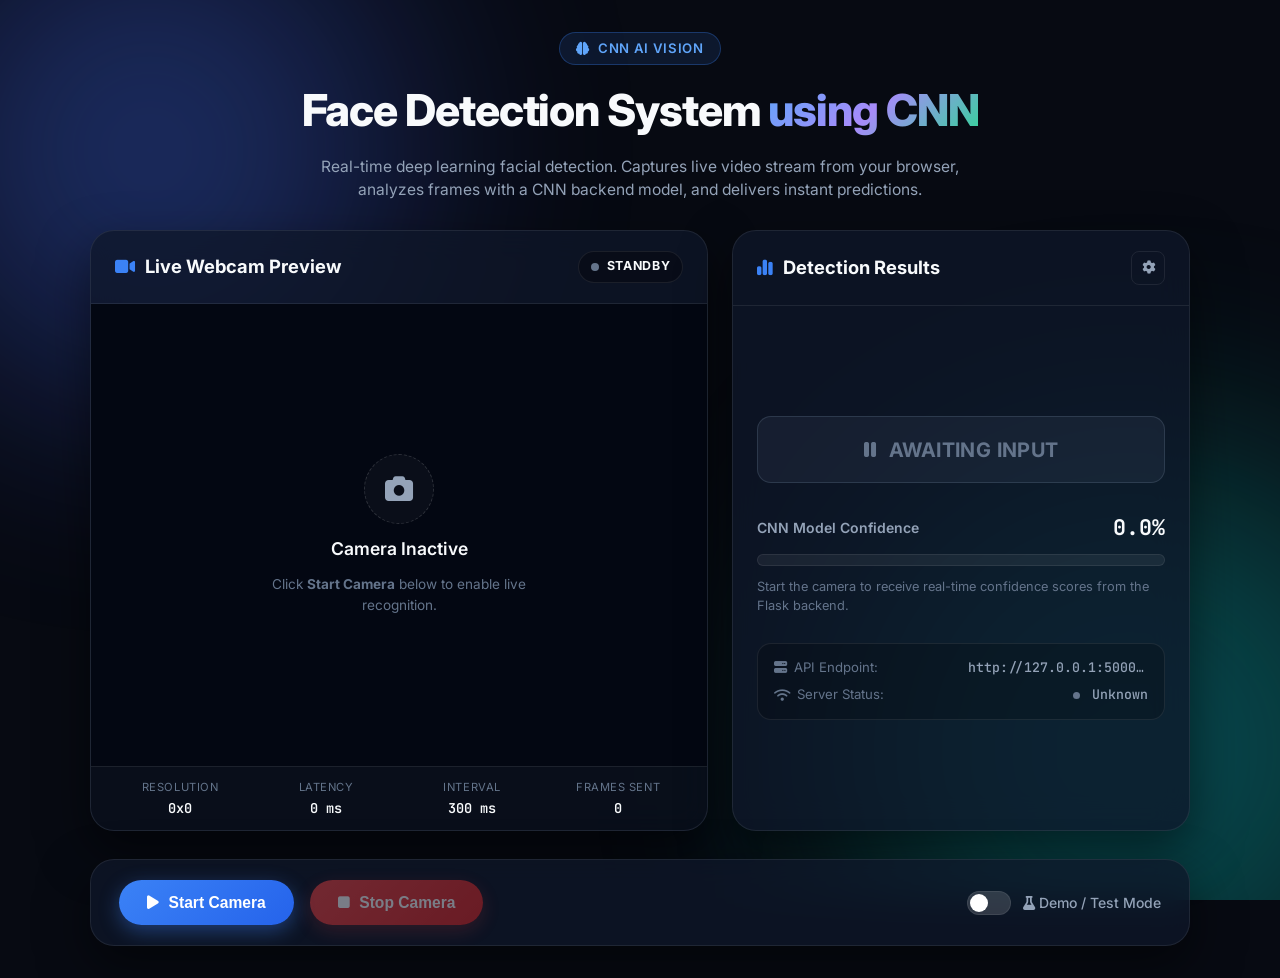
==== index.html @ e2e8710e "Initial commit" ====
<!DOCTYPE html>
<html lang="en">
<head>
    <meta charset="UTF-8">
    <meta name="viewport" content="width=device-width, initial-scale=1.0">
    <meta name="description" content="Real-time Face Detection System powered by a CNN Deep Learning Model and Python Flask API. Responsive, fast, and modern web application.">
    <title>Face Detection System using CNN</title>
    
    <!-- Google Fonts -->
    <link rel="preconnect" href="https://fonts.googleapis.com">
    <link rel="preconnect" href="https://fonts.gstatic.com" crossorigin>
    <link href="https://fonts.googleapis.com/css2?family=Inter:wght@300;400;500;600;700;800&family=JetBrains+Mono:wght@400;600&display=swap" rel="stylesheet">
    
    <!-- FontAwesome Icons for clean UI elements -->
    <link rel="stylesheet" href="https://cdnjs.cloudflare.com/ajax/libs/font-awesome/6.4.0/css/all.min.css" integrity="sha512-iecdLmaskl7CVkqkXNQ/ZH/XLlvWZOJyj7Yy7tcenmpD1ypASozpmT/E0iPtmFIB46ZmdtAc9eNBvH0H/ZpiBw==" crossorigin="anonymous" referrerpolicy="no-referrer" />

    <link rel="stylesheet" href="style.css">
</head>
<body>
    <div class="app-background">
        <div class="glow-sphere sphere-1"></div>
        <div class="glow-sphere sphere-2"></div>
    </div>

    <div class="main-container">
        <!-- Header Section -->
        <header class="app-header">
            <div class="header-badge">
                <i class="fa-solid fa-brain"></i>
                <span>CNN AI Vision</span>
            </div>
            <h1 class="app-title">Face Detection System <span class="gradient-text">using CNN</span></h1>
            <p class="app-description">
                Real-time deep learning facial detection. Captures live video stream from your browser, analyzes frames with a CNN backend model, and delivers instant predictions.
            </p>
        </header>

        <!-- Notification / Error Banner -->
        <div id="errorBanner" class="error-banner hidden" role="alert">
            <div class="error-content">
                <i id="errorIcon" class="fa-solid fa-triangle-exclamation"></i>
                <span id="errorMessage">Camera access error occurred.</span>
            </div>
            <button id="closeErrorBtn" class="icon-btn-sm" aria-label="Close message">
                <i class="fa-solid fa-xmark"></i>
            </button>
        </div>

        <!-- Dashboard Grid Layout -->
        <main class="dashboard-grid">
            
            <!-- Left Panel: Webcam Stream -->
            <section class="card webcam-card">
                <div class="card-header">
                    <div class="card-title">
                        <i class="fa-solid fa-video"></i>
                        <h2>Live Webcam Preview</h2>
                    </div>
                    <div class="live-indicator-wrap" id="liveIndicatorWrap">
                        <span class="pulse-dot grey" id="statusDot"></span>
                        <span class="live-text" id="liveText">STANDBY</span>
                    </div>
                </div>

                <div class="webcam-viewport-wrapper">
                    <!-- Target Overlay Box & Grid -->
                    <div class="viewport-overlay" id="viewportOverlay">
                        <div class="scan-grid"></div>
                        <div class="face-target-box" id="targetBox">
                            <div class="corner top-left"></div>
                            <div class="corner top-right"></div>
                            <div class="corner bottom-left"></div>
                            <div class="corner bottom-right"></div>
                        </div>
                        <div class="scan-line" id="scanLine"></div>
                    </div>

                    <!-- Placeholder UI when camera is off -->
                    <div class="webcam-placeholder" id="webcamPlaceholder">
                        <div class="placeholder-icon-wrap">
                            <i class="fa-solid fa-camera"></i>
                        </div>
                        <p class="placeholder-title">Camera Inactive</p>
                        <p class="placeholder-sub">Click <strong>Start Camera</strong> below to enable live recognition.</p>
                    </div>

                    <!-- Live Video Element -->
                    <video id="webcamVideo" autoplay playsinline muted class="webcam-video hidden"></video>

                    <!-- Hidden Canvas for Frame Capture -->
                    <canvas id="frameCanvas" class="hidden-canvas"></canvas>

                    <!-- Processing Overlay Spinner -->
                    <div class="api-loading-overlay hidden" id="apiLoadingOverlay">
                        <div class="spinner"></div>
                        <span>Analyzing frame...</span>
                    </div>
                </div>

                <!-- Stream Control Stats Bar -->
                <div class="viewport-stats-bar">
                    <div class="stat-item">
                        <span class="stat-label">Resolution</span>
                        <span class="stat-value" id="resVal">0x0</span>
                    </div>
                    <div class="stat-item">
                        <span class="stat-label">Latency</span>
                        <span class="stat-value" id="latencyVal">0 ms</span>
                    </div>
                    <div class="stat-item">
                        <span class="stat-label">Interval</span>
                        <span class="stat-value">300 ms</span>
                    </div>
                    <div class="stat-item">
                        <span class="stat-label">Frames Sent</span>
                        <span class="stat-value" id="frameCountVal">0</span>
                    </div>
                </div>
            </section>

            <!-- Right Panel: Status & Confidence Score -->
            <section class="card status-card">
                <div class="card-header">
                    <div class="card-title">
                        <i class="fa-solid fa-chart-simple"></i>
                        <h2>Detection Results</h2>
                    </div>
                    <button class="settings-toggle-btn" id="settingsToggleBtn" title="Configure API Settings">
                        <i class="fa-solid fa-gear"></i>
                    </button>
                </div>

                <div class="status-content-body">
                    <!-- Status Badge Container -->
                    <div class="status-badge-container">
                        <span class="status-badge standby" id="detectionBadge">
                            <i class="fa-solid fa-circle-notch fa-spin hidden" id="badgeSpinner"></i>
                            <i class="fa-solid fa-pause" id="badgeIcon"></i>
                            <span id="badgeText">Awaiting Input</span>
                        </span>
                    </div>

                    <!-- Confidence Meter Ring / Bar -->
                    <div class="confidence-section">
                        <div class="confidence-header">
                            <span class="confidence-title">CNN Model Confidence</span>
                            <span class="confidence-percent" id="confidenceValue">0.0%</span>
                        </div>
                        <div class="progress-bar-bg">
                            <div class="progress-bar-fill" id="confidenceBar" style="width: 0%;"></div>
                        </div>
                        <p class="confidence-hint" id="confidenceHint">
                            Start the camera to receive real-time confidence scores from the Flask backend.
                        </p>
                    </div>

                    <!-- Server Connection Details Box -->
                    <div class="info-box">
                        <div class="info-row">
                            <span class="info-label"><i class="fa-solid fa-server"></i> API Endpoint:</span>
                            <span class="info-value text-truncate" id="activeApiUrlDisplay">http://127.0.0.1:5000/predict</span>
                        </div>
                        <div class="info-row">
                            <span class="info-label"><i class="fa-solid fa-wifi"></i> Server Status:</span>
                            <span class="info-value" id="serverHealthDisplay">
                                <span class="dot-indicator grey" id="serverHealthDot"></span>
                                <span id="serverHealthText">Unknown</span>
                            </span>
                        </div>
                    </div>
                </div>
            </section>
        </main>

        <!-- Bottom Controls Bar -->
        <footer class="controls-card card">
            <div class="controls-group">
                <button id="startCamBtn" class="btn btn-primary">
                    <i class="fa-solid fa-play"></i>
                    <span>Start Camera</span>
                </button>
                <button id="stopCamBtn" class="btn btn-danger" disabled>
                    <i class="fa-solid fa-stop"></i>
                    <span>Stop Camera</span>
                </button>
            </div>
            
            <div class="secondary-controls">
                <label class="toggle-switch">
                    <input type="checkbox" id="demoModeToggle">
                    <span class="slider round"></span>
                    <span class="toggle-label"><i class="fa-solid fa-flask"></i> Demo / Test Mode</span>
                </label>
            </div>
        </footer>
    </div>

    <!-- API Settings Modal -->
    <div class="modal-overlay hidden" id="settingsModal">
        <div class="modal-content card">
            <div class="modal-header">
                <h3><i class="fa-solid fa-sliders"></i> Backend API Settings</h3>
                <button class="icon-btn-sm" id="closeModalBtn">
                    <i class="fa-solid fa-xmark"></i>
                </button>
            </div>
            <div class="modal-body">
                <div class="form-group">
                    <label for="apiUrlInput">Flask Backend URL Endpoint:</label>
                    <input type="url" id="apiUrlInput" class="form-input" value="http://127.0.0.1:5000/predict" placeholder="http://127.0.0.1:5000/predict">
                    <small class="form-help">Default Python Flask route handling Base64 JSON POST requests.</small>
                </div>
                <div class="form-group">
                    <label for="frameRateSelect">Frame Capture Interval:</label>
                    <select id="frameRateSelect" class="form-input">
                        <option value="200">200 ms (Fast)</option>
                        <option value="300" selected>300 ms (Default)</option>
                        <option value="500">500 ms (Balanced)</option>
                        <option value="1000">1000 ms (Low Traffic)</option>
                    </select>
                </div>
                <div class="form-group">
                    <button id="testApiBtn" class="btn btn-secondary w-full">
                        <i class="fa-solid fa-plug"></i> Test Connection to Flask Backend
                    </button>
                    <span id="testApiResult" class="test-result-text"></span>
                </div>
            </div>
            <div class="modal-footer">
                <button id="saveSettingsBtn" class="btn btn-primary w-full">Save Changes</button>
            </div>
        </div>
    </div>

    <script src="script.js"></script>
</body>
</html>
---- style.css ----
/* ==========================================================================
   Face Detection System using CNN - Modern Glassmorphism Theme
   ========================================================================== */

/* CSS Variables / Theme Tokens */
:root {
    --bg-dark: #070a12;
    --bg-card: rgba(15, 23, 42, 0.75);
    --bg-card-hover: rgba(30, 41, 59, 0.85);
    --border-color: rgba(255, 255, 255, 0.08);
    --border-light: rgba(255, 255, 255, 0.15);
    
    --text-primary: #f8fafc;
    --text-secondary: #94a3b8;
    --text-muted: #64748b;

    /* Accent & Brand Colors */
    --accent-blue: #3b82f6;
    --accent-blue-hover: #2563eb;
    --accent-blue-glow: rgba(59, 130, 246, 0.4);
    
    --status-green: #10b981;
    --status-green-glow: rgba(16, 185, 129, 0.4);
    
    --status-red: #ef4444;
    --status-red-glow: rgba(239, 68, 68, 0.4);
    
    --status-yellow: #f59e0b;
    --status-grey: #64748b;

    --font-main: 'Inter', system-ui, -apple-system, sans-serif;
    --font-code: 'JetBrains Mono', monospace;

    --radius-sm: 8px;
    --radius-md: 14px;
    --radius-lg: 24px;
    --radius-full: 9999px;

    --shadow-card: 0 20px 50px rgba(0, 0, 0, 0.5);
    --transition: all 0.3s cubic-bezier(0.4, 0, 0.2, 1);
}

/* Reset & Box Sizing */
* {
    margin: 0;
    padding: 0;
    box-sizing: border-box;
}

body {
    font-family: var(--font-main);
    background-color: var(--bg-dark);
    color: var(--text-primary);
    min-height: 100vh;
    display: flex;
    justify-content: center;
    align-items: center;
    padding: 2rem 1rem;
    position: relative;
    overflow-x: hidden;
    line-height: 1.5;
}

/* Ambient Glowing Background Spheres */
.app-background {
    position: fixed;
    top: 0;
    left: 0;
    width: 100vw;
    height: 100vh;
    z-index: -1;
    pointer-events: none;
    overflow: hidden;
}

.glow-sphere {
    position: absolute;
    border-radius: 50%;
    filter: blur(120px);
    opacity: 0.35;
    animation: floatSphere 18s ease-in-out infinite alternate;
}

.sphere-1 {
    width: 500px;
    height: 500px;
    background: radial-gradient(circle, #3b82f6 0%, #4f46e5 100%);
    top: -100px;
    left: -100px;
}

.sphere-2 {
    width: 600px;
    height: 600px;
    background: radial-gradient(circle, #06b6d4 0%, #10b981 100%);
    bottom: -150px;
    right: -150px;
    animation-delay: -9s;
}

@keyframes floatSphere {
    0% { transform: translate(0, 0) scale(1); }
    50% { transform: translate(60px, 40px) scale(1.1); }
    100% { transform: translate(-40px, 80px) scale(0.95); }
}

/* Main Container Layout */
.main-container {
    width: 100%;
    max-width: 1100px;
    display: flex;
    flex-direction: column;
    gap: 1.75rem;
}

/* Header Styling */
.app-header {
    text-align: center;
    display: flex;
    flex-direction: column;
    align-items: center;
    gap: 0.75rem;
}

.header-badge {
    display: inline-flex;
    align-items: center;
    gap: 0.5rem;
    padding: 0.35rem 1rem;
    background: rgba(59, 130, 246, 0.12);
    border: 1px solid rgba(59, 130, 246, 0.3);
    border-radius: var(--radius-full);
    color: #60a5fa;
    font-size: 0.825rem;
    font-weight: 600;
    letter-spacing: 0.05em;
    text-transform: uppercase;
}

.app-title {
    font-size: clamp(1.75rem, 4vw, 2.75rem);
    font-weight: 800;
    letter-spacing: -0.025em;
}

.gradient-text {
    background: linear-gradient(135deg, #60a5fa 0%, #a78bfa 50%, #34d399 100%);
    -webkit-background-clip: text;
    -webkit-text-fill-color: transparent;
}

.app-description {
    color: var(--text-secondary);
    max-width: 680px;
    font-size: 0.975rem;
    font-weight: 400;
}

/* Error Banner */
.error-banner {
    background: rgba(239, 68, 68, 0.15);
    border: 1px solid rgba(239, 68, 68, 0.4);
    border-radius: var(--radius-md);
    padding: 0.85rem 1.25rem;
    display: flex;
    align-items: center;
    justify-content: space-between;
    color: #fca5a5;
    font-size: 0.9rem;
    backdrop-filter: blur(10px);
    transition: var(--transition);
}

.error-banner.hidden {
    display: none;
}

.error-content {
    display: flex;
    align-items: center;
    gap: 0.75rem;
}

/* Generic Card Base (Glassmorphism) */
.card {
    background: var(--bg-card);
    backdrop-filter: blur(16px);
    -webkit-backdrop-filter: blur(16px);
    border: 1px solid var(--border-color);
    border-radius: var(--radius-lg);
    box-shadow: var(--shadow-card);
    overflow: hidden;
    transition: var(--transition);
}

.card-header {
    padding: 1.25rem 1.5rem;
    border-bottom: 1px solid var(--border-color);
    display: flex;
    align-items: center;
    justify-content: space-between;
}

.card-title {
    display: flex;
    align-items: center;
    gap: 0.65rem;
    color: var(--text-primary);
}

.card-title i {
    color: var(--accent-blue);
    font-size: 1.1rem;
}

.card-title h2 {
    font-size: 1.15rem;
    font-weight: 700;
}

/* Dashboard Grid Layout (Two Column) */
.dashboard-grid {
    display: grid;
    grid-template-columns: 1.35fr 1fr;
    gap: 1.5rem;
}

/* Webcam Preview Section */
.webcam-card {
    display: flex;
    flex-direction: column;
}

.live-indicator-wrap {
    display: flex;
    align-items: center;
    gap: 0.5rem;
    background: rgba(0, 0, 0, 0.3);
    padding: 0.35rem 0.75rem;
    border-radius: var(--radius-full);
    border: 1px solid var(--border-color);
    font-size: 0.775rem;
    font-weight: 700;
    letter-spacing: 0.05em;
}

.pulse-dot {
    width: 8px;
    height: 8px;
    border-radius: 50%;
}

.pulse-dot.green {
    background-color: var(--status-green);
    box-shadow: 0 0 10px var(--status-green);
    animation: pulseGlow 1.5s infinite;
}

.pulse-dot.grey {
    background-color: var(--status-grey);
}

.pulse-dot.red {
    background-color: var(--status-red);
    box-shadow: 0 0 10px var(--status-red);
}

@keyframes pulseGlow {
    0% { opacity: 0.5; transform: scale(0.9); }
    50% { opacity: 1; transform: scale(1.25); }
    100% { opacity: 0.5; transform: scale(0.9); }
}

/* Viewport Styling */
.webcam-viewport-wrapper {
    position: relative;
    width: 100%;
    aspect-ratio: 4 / 3;
    background: #030712;
    display: flex;
    align-items: center;
    justify-content: center;
    overflow: hidden;
}

.webcam-video {
    width: 100%;
    height: 100%;
    object-fit: cover;
    transform: scaleX(-1); /* Mirror view for natural interaction */
}

.webcam-video.hidden {
    display: none;
}

.hidden-canvas {
    display: none;
}

/* Placeholder Graphic */
.webcam-placeholder {
    display: flex;
    flex-direction: column;
    align-items: center;
    justify-content: center;
    gap: 0.75rem;
    padding: 2rem;
    text-align: center;
    color: var(--text-muted);
}

.placeholder-icon-wrap {
    width: 70px;
    height: 70px;
    border-radius: 50%;
    background: rgba(255, 255, 255, 0.03);
    border: 1px dashed var(--border-light);
    display: flex;
    align-items: center;
    justify-content: center;
    font-size: 1.75rem;
    color: var(--text-secondary);
}

.placeholder-title {
    font-size: 1.1rem;
    font-weight: 600;
    color: var(--text-primary);
}

.placeholder-sub {
    font-size: 0.85rem;
    max-width: 280px;
}

/* Target Overlay & Scan Line */
.viewport-overlay {
    position: absolute;
    top: 0;
    left: 0;
    width: 100%;
    height: 100%;
    pointer-events: none;
    display: none;
    z-index: 10;
}

.viewport-overlay.active {
    display: block;
}

.face-target-box {
    position: absolute;
    top: 50%;
    left: 50%;
    width: 55%;
    height: 65%;
    transform: translate(-50%, -50%);
    border: 2px dashed rgba(59, 130, 246, 0.4);
    border-radius: var(--radius-md);
    transition: var(--transition);
}

.face-target-box.detected {
    border: 2px solid var(--status-green);
    box-shadow: 0 0 25px rgba(16, 185, 129, 0.3), inset 0 0 15px rgba(16, 185, 129, 0.15);
}

.face-target-box.not-detected {
    border: 2px solid var(--status-red);
    box-shadow: 0 0 25px rgba(239, 68, 68, 0.3);
}

/* Corner Reticle Accents */
.corner {
    position: absolute;
    width: 16px;
    height: 16px;
    border-color: #60a5fa;
    border-style: solid;
}

.face-target-box.detected .corner {
    border-color: var(--status-green);
}

.face-target-box.not-detected .corner {
    border-color: var(--status-red);
}

.top-left { top: -2px; left: -2px; border-width: 3px 0 0 3px; border-top-left-radius: 6px; }
.top-right { top: -2px; right: -2px; border-width: 3px 3px 0 0; border-top-right-radius: 6px; }
.bottom-left { bottom: -2px; left: -2px; border-width: 0 0 3px 3px; border-bottom-left-radius: 6px; }
.bottom-right { bottom: -2px; right: -2px; border-width: 0 3px 3px 0; border-bottom-right-radius: 6px; }

/* Scanning Laser Line */
.scan-line {
    position: absolute;
    top: 0;
    left: 0;
    width: 100%;
    height: 3px;
    background: linear-gradient(90deg, transparent, #3b82f6, #60a5fa, #3b82f6, transparent);
    box-shadow: 0 0 15px #60a5fa;
    opacity: 0.75;
    animation: scanAnim 2.5s ease-in-out infinite alternate;
}

@keyframes scanAnim {
    0% { top: 5%; }
    100% { top: 92%; }
}

/* Processing Spinner Overlay */
.api-loading-overlay {
    position: absolute;
    bottom: 12px;
    right: 12px;
    background: rgba(15, 23, 42, 0.85);
    backdrop-filter: blur(8px);
    border: 1px solid var(--border-color);
    padding: 0.4rem 0.85rem;
    border-radius: var(--radius-full);
    display: flex;
    align-items: center;
    gap: 0.5rem;
    font-size: 0.775rem;
    color: var(--text-secondary);
    z-index: 20;
}

.api-loading-overlay.hidden {
    display: none;
}

.spinner {
    width: 14px;
    height: 14px;
    border: 2px solid rgba(255, 255, 255, 0.2);
    border-top-color: var(--accent-blue);
    border-radius: 50%;
    animation: spin 0.8s linear infinite;
}

@keyframes spin {
    to { transform: rotate(360deg); }
}

/* Viewport Stats Bar */
.viewport-stats-bar {
    display: grid;
    grid-template-columns: repeat(4, 1fr);
    background: rgba(0, 0, 0, 0.25);
    border-top: 1px solid var(--border-color);
    padding: 0.75rem 1rem;
}

.stat-item {
    display: flex;
    flex-direction: column;
    align-items: center;
    gap: 0.15rem;
}

.stat-label {
    font-size: 0.7rem;
    color: var(--text-muted);
    text-transform: uppercase;
    letter-spacing: 0.05em;
}

.stat-value {
    font-family: var(--font-code);
    font-size: 0.85rem;
    font-weight: 600;
    color: var(--text-primary);
}

/* Right Card: Status & Confidence */
.status-card {
    display: flex;
    flex-direction: column;
}

.status-content-body {
    padding: 1.5rem;
    display: flex;
    flex-direction: column;
    gap: 1.75rem;
    height: 100%;
    justify-content: center;
}

/* Detection Status Badge */
.status-badge-container {
    display: flex;
    justify-content: center;
    align-items: center;
}

.status-badge {
    display: inline-flex;
    align-items: center;
    justify-content: center;
    gap: 0.75rem;
    width: 100%;
    padding: 1.1rem 1.5rem;
    border-radius: var(--radius-md);
    font-size: 1.25rem;
    font-weight: 700;
    letter-spacing: 0.02em;
    text-transform: uppercase;
    transition: var(--transition);
}

/* Green Badge: Face Detected */
.status-badge.detected {
    background: rgba(16, 185, 129, 0.15);
    border: 1.5px solid var(--status-green);
    color: #34d399;
    box-shadow: 0 0 25px var(--status-green-glow);
    animation: badgePulseGreen 2s infinite;
}

/* Red Badge: No Face Detected */
.status-badge.not-detected {
    background: rgba(239, 68, 68, 0.15);
    border: 1.5px solid var(--status-red);
    color: #f87171;
    box-shadow: 0 0 25px var(--status-red-glow);
}

/* Standby Badge */
.status-badge.standby {
    background: rgba(100, 116, 139, 0.12);
    border: 1px solid rgba(100, 116, 139, 0.3);
    color: var(--text-muted);
}

@keyframes badgePulseGreen {
    0% { box-shadow: 0 0 15px rgba(16, 185, 129, 0.3); }
    50% { box-shadow: 0 0 30px rgba(16, 185, 129, 0.6); }
    100% { box-shadow: 0 0 15px rgba(16, 185, 129, 0.3); }
}

/* Confidence Score Meter */
.confidence-section {
    display: flex;
    flex-direction: column;
    gap: 0.65rem;
}

.confidence-header {
    display: flex;
    justify-content: space-between;
    align-items: center;
}

.confidence-title {
    font-size: 0.875rem;
    font-weight: 600;
    color: var(--text-secondary);
}

.confidence-percent {
    font-family: var(--font-code);
    font-size: 1.35rem;
    font-weight: 700;
    color: var(--text-primary);
}

.progress-bar-bg {
    width: 100%;
    height: 12px;
    background: rgba(255, 255, 255, 0.06);
    border-radius: var(--radius-full);
    overflow: hidden;
    border: 1px solid var(--border-color);
    padding: 2px;
}

.progress-bar-fill {
    height: 100%;
    border-radius: var(--radius-full);
    background: linear-gradient(90deg, #3b82f6, #10b981);
    transition: width 0.3s ease, background 0.3s ease;
    box-shadow: 0 0 12px rgba(16, 185, 129, 0.5);
}

.confidence-hint {
    font-size: 0.8rem;
    color: var(--text-muted);
}

/* Server Info Box */
.info-box {
    background: rgba(0, 0, 0, 0.2);
    border: 1px solid var(--border-color);
    border-radius: var(--radius-md);
    padding: 0.85rem 1rem;
    display: flex;
    flex-direction: column;
    gap: 0.5rem;
    font-size: 0.825rem;
}

.info-row {
    display: flex;
    justify-content: space-between;
    align-items: center;
    gap: 0.5rem;
}

.info-label {
    color: var(--text-muted);
    display: flex;
    align-items: center;
    gap: 0.4rem;
}

.info-value {
    color: var(--text-secondary);
    font-family: var(--font-code);
    font-weight: 500;
}

.text-truncate {
    max-width: 180px;
    white-space: nowrap;
    overflow: hidden;
    text-overflow: ellipsis;
}

.dot-indicator {
    display: inline-block;
    width: 7px;
    height: 7px;
    border-radius: 50%;
    margin-right: 4px;
}

.dot-indicator.green { background-color: var(--status-green); box-shadow: 0 0 6px var(--status-green); }
.dot-indicator.red { background-color: var(--status-red); }
.dot-indicator.grey { background-color: var(--status-grey); }

/* Settings Icon Button */
.settings-toggle-btn {
    background: transparent;
    border: 1px solid var(--border-color);
    color: var(--text-secondary);
    width: 34px;
    height: 34px;
    border-radius: var(--radius-sm);
    cursor: pointer;
    display: flex;
    align-items: center;
    justify-content: center;
    transition: var(--transition);
}

.settings-toggle-btn:hover {
    background: rgba(255, 255, 255, 0.08);
    color: var(--text-primary);
}

/* Footer / Controls Section */
.controls-card {
    padding: 1.25rem 1.75rem;
    display: flex;
    align-items: center;
    justify-content: space-between;
    gap: 1rem;
    flex-wrap: wrap;
}

.controls-group {
    display: flex;
    align-items: center;
    gap: 1rem;
}

/* Button Component Styles */
.btn {
    display: inline-flex;
    align-items: center;
    justify-content: center;
    gap: 0.6rem;
    padding: 0.85rem 1.75rem;
    border-radius: var(--radius-full);
    font-size: 0.975rem;
    font-weight: 600;
    cursor: pointer;
    border: none;
    outline: none;
    transition: var(--transition);
    text-decoration: none;
}

.btn:disabled {
    opacity: 0.45;
    cursor: not-allowed;
    pointer-events: none;
}

/* Primary Blue Button */
.btn-primary {
    background: linear-gradient(135deg, var(--accent-blue) 0%, var(--accent-blue-hover) 100%);
    color: #ffffff;
    box-shadow: 0 6px 20px var(--accent-blue-glow);
}

.btn-primary:hover {
    transform: translateY(-2px);
    box-shadow: 0 10px 25px rgba(59, 130, 246, 0.6);
}

.btn-primary:active {
    transform: translateY(0);
}

/* Red Danger Button */
.btn-danger {
    background: linear-gradient(135deg, #ef4444 0%, #dc2626 100%);
    color: #ffffff;
    box-shadow: 0 6px 20px rgba(239, 68, 68, 0.35);
}

.btn-danger:hover {
    transform: translateY(-2px);
    box-shadow: 0 10px 25px rgba(239, 68, 68, 0.55);
}

.btn-secondary {
    background: rgba(255, 255, 255, 0.08);
    border: 1px solid var(--border-light);
    color: var(--text-primary);
}

.btn-secondary:hover {
    background: rgba(255, 255, 255, 0.15);
}

.w-full {
    width: 100%;
}

.icon-btn-sm {
    background: transparent;
    border: none;
    color: var(--text-muted);
    font-size: 1.1rem;
    cursor: pointer;
    padding: 0.25rem;
    border-radius: var(--radius-sm);
    transition: var(--transition);
}

.icon-btn-sm:hover {
    color: var(--text-primary);
}

/* Custom Toggle Switch for Demo Mode */
.toggle-switch {
    display: flex;
    align-items: center;
    gap: 0.75rem;
    cursor: pointer;
    user-select: none;
}

.toggle-switch input {
    display: none;
}

.slider {
    position: relative;
    width: 44px;
    height: 24px;
    background-color: rgba(255, 255, 255, 0.15);
    transition: var(--transition);
    border-radius: 34px;
    border: 1px solid var(--border-color);
}

.slider:before {
    position: absolute;
    content: "";
    height: 18px;
    width: 18px;
    left: 2px;
    bottom: 2px;
    background-color: white;
    transition: var(--transition);
    border-radius: 50%;
}

input:checked + .slider {
    background-color: var(--accent-blue);
    border-color: var(--accent-blue);
}

input:checked + .slider:before {
    transform: translateX(20px);
}

.toggle-label {
    font-size: 0.875rem;
    color: var(--text-secondary);
    font-weight: 500;
}

/* Modal Popup Styling */
.modal-overlay {
    position: fixed;
    top: 0;
    left: 0;
    width: 100vw;
    height: 100vh;
    background: rgba(3, 7, 18, 0.8);
    backdrop-filter: blur(8px);
    display: flex;
    align-items: center;
    justify-content: center;
    z-index: 100;
    padding: 1rem;
    transition: var(--transition);
}

.modal-overlay.hidden {
    display: none;
}

.modal-content {
    width: 100%;
    max-width: 460px;
    background: #0f172a;
    border: 1px solid var(--border-light);
}

.modal-header {
    padding: 1.25rem 1.5rem;
    border-bottom: 1px solid var(--border-color);
    display: flex;
    align-items: center;
    justify-content: space-between;
}

.modal-body {
    padding: 1.5rem;
    display: flex;
    flex-direction: column;
    gap: 1.25rem;
}

.form-group {
    display: flex;
    flex-direction: column;
    gap: 0.5rem;
}

.form-group label {
    font-size: 0.85rem;
    font-weight: 600;
    color: var(--text-secondary);
}

.form-input {
    width: 100%;
    padding: 0.75rem 1rem;
    background: rgba(0, 0, 0, 0.4);
    border: 1px solid var(--border-color);
    border-radius: var(--radius-md);
    color: var(--text-primary);
    font-family: var(--font-code);
    font-size: 0.9rem;
    outline: none;
    transition: var(--transition);
}

.form-input:focus {
    border-color: var(--accent-blue);
    box-shadow: 0 0 12px var(--accent-blue-glow);
}

.form-help {
    font-size: 0.75rem;
    color: var(--text-muted);
}

.test-result-text {
    font-size: 0.8rem;
    margin-top: 0.35rem;
    display: block;
}

.modal-footer {
    padding: 1.25rem 1.5rem;
    border-top: 1px solid var(--border-color);
}

/* Utility Helper */
.hidden {
    display: none !important;
}

/* Responsive Breakpoints */
@media (max-width: 900px) {
    .dashboard-grid {
        grid-template-columns: 1fr;
    }

    .controls-card {
        flex-direction: column;
        align-items: stretch;
    }

    .controls-group {
        flex-direction: column;
        width: 100%;
    }

    .btn {
        width: 100%;
    }

    .secondary-controls {
        display: flex;
        justify-content: center;
    }
}

@media (max-width: 480px) {
    body {
        padding: 1rem 0.5rem;
    }

    .viewport-stats-bar {
        grid-template-columns: repeat(2, 1fr);
        gap: 0.75rem;
    }
}
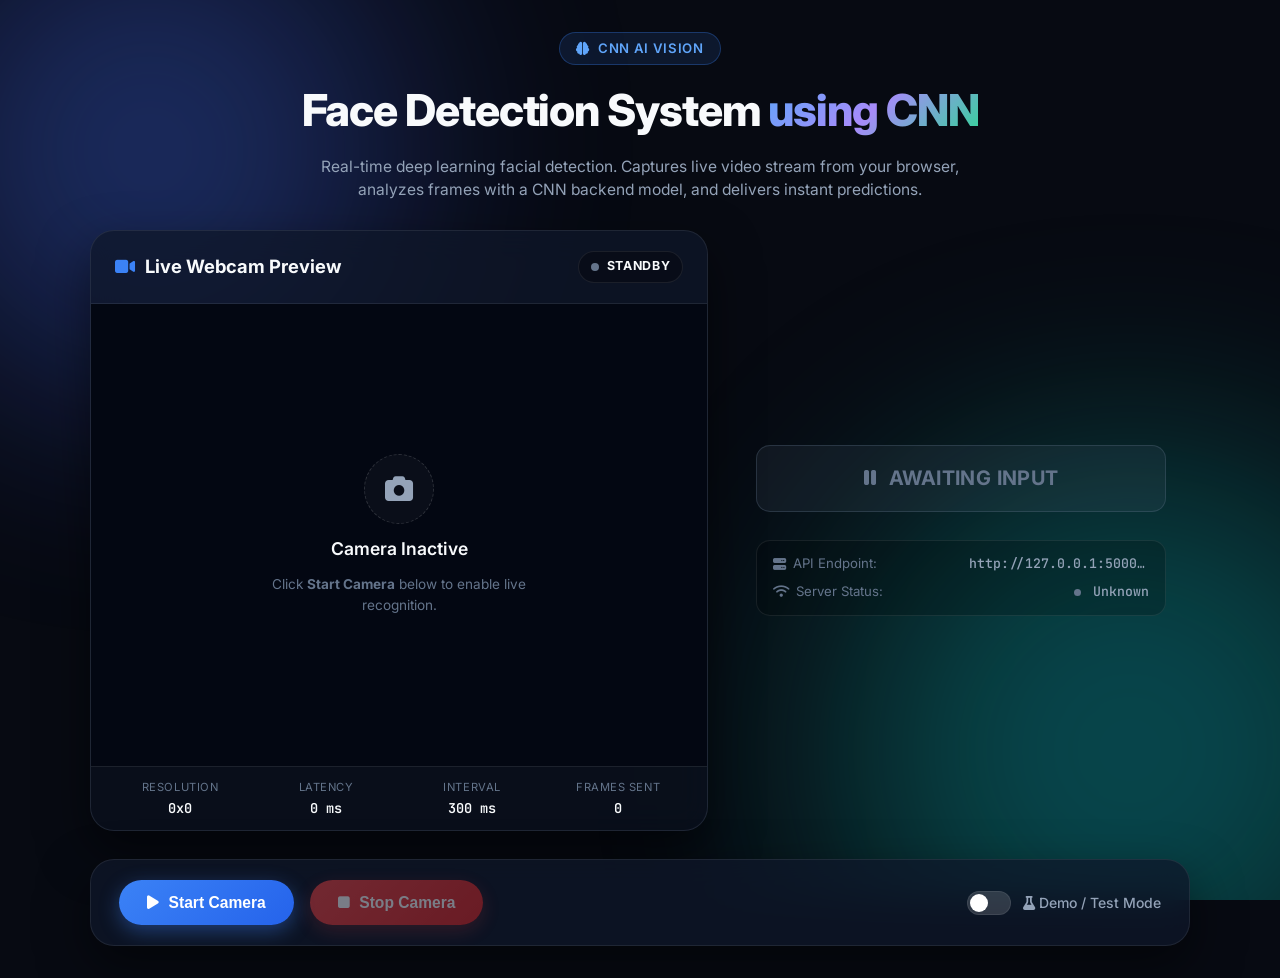
==== commit a86d51c6: "Removed confidence display and fixed UI" ====
--- a/index.html
+++ b/index.html
@@ -117,18 +117,7 @@
                     </div>
                 </div>
             </section>
-
-            <!-- Right Panel: Status & Confidence Score -->
-            <section class="card status-card">
-                <div class="card-header">
-                    <div class="card-title">
-                        <i class="fa-solid fa-chart-simple"></i>
-                        <h2>Detection Results</h2>
-                    </div>
-                    <button class="settings-toggle-btn" id="settingsToggleBtn" title="Configure API Settings">
-                        <i class="fa-solid fa-gear"></i>
-                    </button>
-                </div>
+            
 
                 <div class="status-content-body">
                     <!-- Status Badge Container -->
@@ -138,20 +127,6 @@
                             <i class="fa-solid fa-pause" id="badgeIcon"></i>
                             <span id="badgeText">Awaiting Input</span>
                         </span>
-                    </div>
-
-                    <!-- Confidence Meter Ring / Bar -->
-                    <div class="confidence-section">
-                        <div class="confidence-header">
-                            <span class="confidence-title">CNN Model Confidence</span>
-                            <span class="confidence-percent" id="confidenceValue">0.0%</span>
-                        </div>
-                        <div class="progress-bar-bg">
-                            <div class="progress-bar-fill" id="confidenceBar" style="width: 0%;"></div>
-                        </div>
-                        <p class="confidence-hint" id="confidenceHint">
-                            Start the camera to receive real-time confidence scores from the Flask backend.
-                        </p>
                     </div>
 
                     <!-- Server Connection Details Box -->
@@ -207,7 +182,7 @@
             <div class="modal-body">
                 <div class="form-group">
                     <label for="apiUrlInput">Flask Backend URL Endpoint:</label>
-                    <input type="url" id="apiUrlInput" class="form-input" value="http://127.0.0.1:5000/predict" placeholder="http://127.0.0.1:5000/predict">
+                    <input type="url" id="apiUrlInput" class="form-input" value="https://face-detection-3x3d.onrender.com/predict" placeholder="http://127.0.0.1:5000/predict">
                     <small class="form-help">Default Python Flask route handling Base64 JSON POST requests.</small>
                 </div>
                 <div class="form-group">
